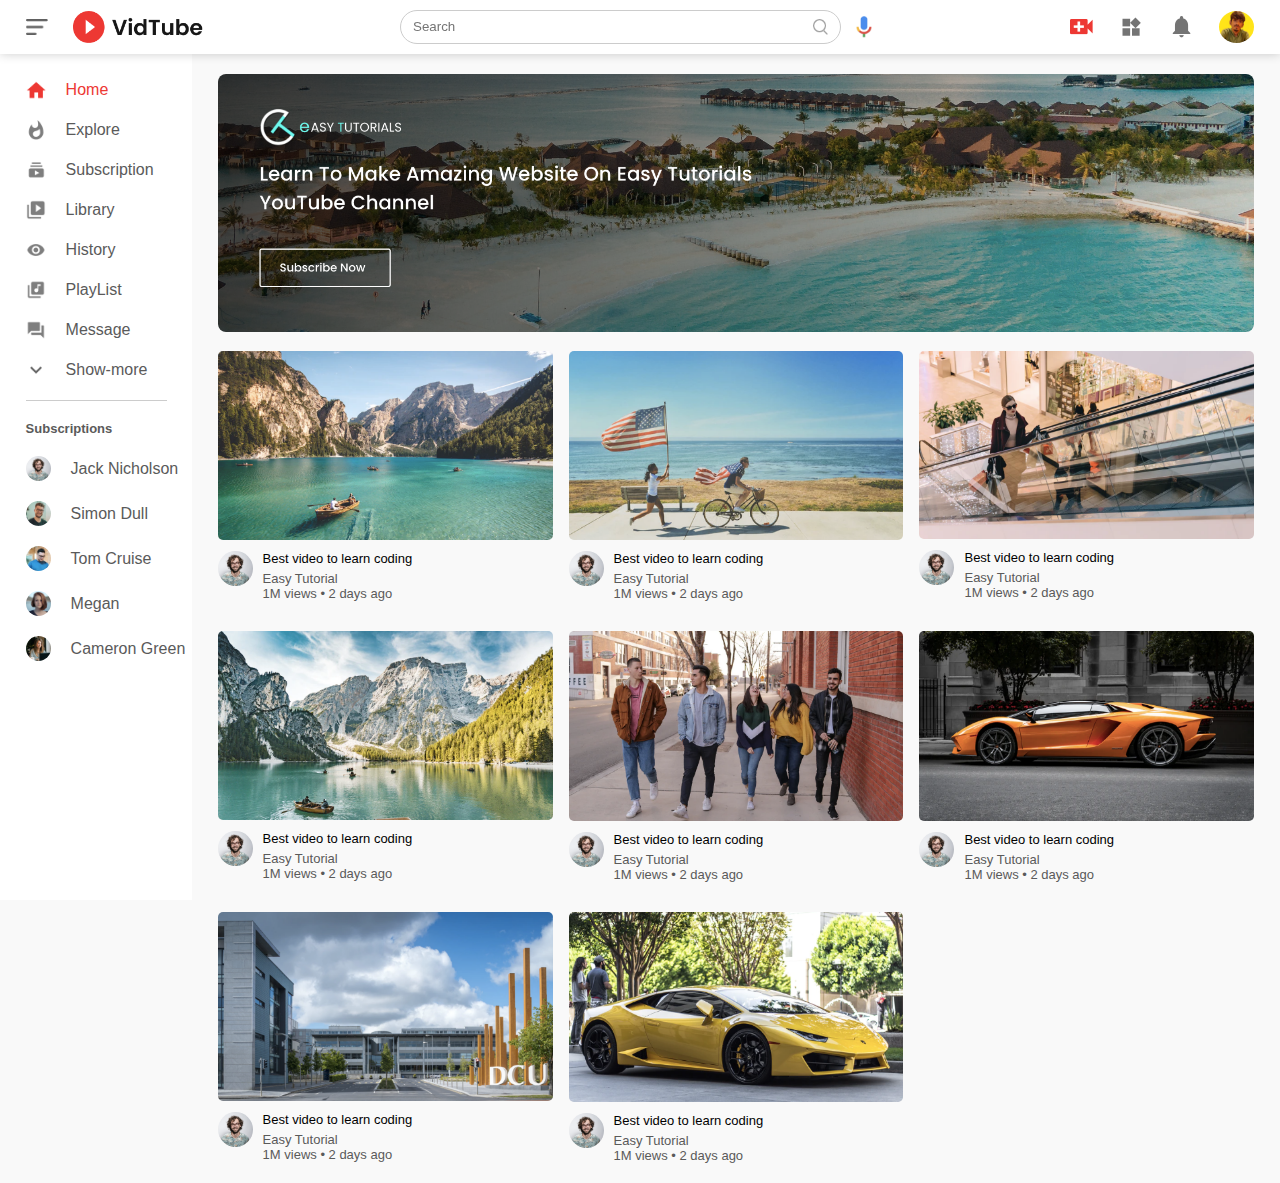
==== index.html @ 93f3ad8b "Adding all Youtube Clone Files" ====
<!DOCTYPE html>
<html lang="en">
<head>
    <meta charset="UTF-8">
    <meta name="viewport" content="width=device-width, initial-scale=1.0">
    <title>Youtube</title>
    <link rel="stylesheet" href="style.css">
</head>
<body>
    <nav class="flex-div">
        <div class="nav-left flex-div">
            <img src="images/menu.png" class="menu-icon">
            <img src="images/logo.png" class="logo">
        </div>

        <div class="nav-middle flex-div">
            <div class="search-box flex-div">
                <input type="text" placeholder="Search">
                <img src="images/search.png">
            </div>
            <img src="images/voice-search.png" class="mic-icon">
        </div>

        <div class="nav-right flex-div">
            <img src="images/upload.png">
            <img src="images/more.png">
            <img src="images/notification.png">
            <img src="images/LW.jpg" class="user-icon">
        </div>
    </nav>

    <!-- ..................SideBar.................................... -->

    <div class="sidebar">
        <div class="shortcut-link">
            <a href=""><img src="images/home.png"><p>Home</p></a>
            <a href=""><img src="images/explore.png"><p>Explore</p></a>
            <a href=""><img src="images/subscriprion.png"><p>Subscription</p></a>
            <a href=""><img src="images/library.png"><p>Library</p></a>
            <a href=""><img src="images/history.png"><p>History</p></a>
            <a href=""><img src="images/playlist.png"><p>PlayList</p></a>
            <a href=""><img src="images/messages.png"><p>Message</p></a>
            <a href=""><img src="images/show-more.png"><p>Show-more</p></a>
            <hr>
        </div>
        <div class="subscribed-list">
            <h3>Subscriptions</h3>
            <a href=""><img src="images/Jack.png"><p>Jack Nicholson</p></a>
            <a href=""><img src="images/simon.png"><p>Simon Dull</p></a>
            <a href=""><img src="images/tom.png"><p>Tom Cruise</p></a>
            <a href=""><img src="images/megan.png"><p>Megan</p></a>
            <a href=""><img src="images/cameron.png"><p>Cameron Green</p></a>
        </div>
    </div>



    <!-- .........................main Section ...................... -->

    <div class="container">
        <div class="banner">
            <img src="images/banner.png">
        </div>

        <div class="list-container">
            <div class="vid-list">
                <a href="playvideo.html"><img src="images/thumbnail1.png" class="thumbnail"></a>
                <div class="flex-div">
                    <img src="images/Jack.png">
                    <div class="vid-info">
                        <a href="playvideo.html">Best video to learn coding</a>
                        <p>Easy Tutorial</p>
                        <p>1M views &bull; 2 days ago</p>
                    </div>
                </div>
            </div>

            <div class="vid-list">
                <a href=""><img src="images/thumbnail2.png" class="thumbnail"></a>
                <div class="flex-div">
                    <img src="images/Jack.png">
                    <div class="vid-info">
                        <a href="">Best video to learn coding</a>
                        <p>Easy Tutorial</p>
                        <p>1M views &bull; 2 days ago</p>
                    </div>
                </div>
            </div>

            <div class="vid-list">
                <a href=""><img src="images/thumbnail3.png" class="thumbnail"></a>
                <div class="flex-div">
                    <img src="images/Jack.png">
                    <div class="vid-info">
                        <a href="">Best video to learn coding</a>
                        <p>Easy Tutorial</p>
                        <p>1M views &bull; 2 days ago</p>
                    </div>
                </div>
            </div>

            <div class="vid-list">
                <a href=""><img src="images/thumbnail4.png" class="thumbnail"></a>
                <div class="flex-div">
                    <img src="images/Jack.png">
                    <div class="vid-info">
                        <a href="">Best video to learn coding</a>
                        <p>Easy Tutorial</p>
                        <p>1M views &bull; 2 days ago</p>
                    </div>
                </div>
            </div>

            <div class="vid-list">
                <a href=""><img src="images/thumbnail5.png" class="thumbnail"></a>
                <div class="flex-div">
                    <img src="images/Jack.png">
                    <div class="vid-info">
                        <a href="">Best video to learn coding</a>
                        <p>Easy Tutorial</p>
                        <p>1M views &bull; 2 days ago</p>
                    </div>
                </div>
            </div>

            <div class="vid-list">
                <a href=""><img src="images/thumbnail6.png" class="thumbnail"></a>
                <div class="flex-div">
                    <img src="images/Jack.png">
                    <div class="vid-info">
                        <a href="">Best video to learn coding</a>
                        <p>Easy Tutorial</p>
                        <p>1M views &bull; 2 days ago</p>
                    </div>
                </div>
            </div>

            <div class="vid-list">
                <a href=""><img src="images/thumbnail7.png" class="thumbnail"></a>
                <div class="flex-div">
                    <img src="images/Jack.png">
                    <div class="vid-info">
                        <a href="">Best video to learn coding</a>
                        <p>Easy Tutorial</p>
                        <p>1M views &bull; 2 days ago</p>
                    </div>
                </div>
            </div>

            <div class="vid-list">
                <a href=""><img src="images/thumbnail8.png" class="thumbnail"></a>
                <div class="flex-div">
                    <img src="images/Jack.png">
                    <div class="vid-info">
                        <a href="">Best video to learn coding</a>
                        <p>Easy Tutorial</p>
                        <p>1M views &bull; 2 days ago</p>
                    </div>
                </div>
            </div>
        </div>
    </div>

    <script src="script.js"></script>
</body>
</html>
---- style.css ----
* {
    margin: 0;
    padding: 0;
    font-family: sans-serif,serif;
    box-sizing: border-box;
}

a {
    text-decoration: none;
    color: #5a5a5a;
}

img {
    cursor: pointer;
}

.flex-div {
    display: flex;
    align-items: center;
}

body {
    overflow-x: hidden;
}
nav {
    padding: 10px 2%;
    justify-content: space-between;
    box-shadow: 0 0 10px rgba(0, 0, 0, 0.2);
    background: #fff;
    position: sticky;
    top: 0;
    z-index: 10; 
}

.nav-right img {
    width: 25px;
    margin-right: 25px;
}

.nav-right .user-icon {
    width: 35px;
    margin-right: 0px;
    border-radius: 50%; 

}

.nav-left .menu-icon {
    width: 22px;
    margin-right: 25px;
}

.nav-left .logo {
    width: 130px;
}

.nav-middle .mic-icon {
    width: 16px;
}

.nav-middle .search-box {
    border: 1px solid #ccc;
    margin-right: 15px;
    padding: 8px 12px;
    border-radius: 25px;
}

.nav-middle .search-box input {
    width: 400px;
    border: 0;
    outline: 0;
    background: transparent;
}

.nav-middle .search-box img {
    width: 15px;
}


/* ...............Side-Bar...................... */

.sidebar {
    background: #fff;
    width: 15%;
    height: 100vh;
    position: fixed;
    top: 0;
    padding-left: 2%;
    padding-top: 80px;
}

.shortcut-link a img{
    width: 20px;
    margin-right: 20px;
}

.shortcut-link a {
    display: flex;
    align-items: center;
    margin-bottom: 20px;
    width: fit-content;
    flex-wrap: wrap;
}

.shortcut-link a:first-child {
    color: #ed3833;
}

.sidebar hr {
    border: 0;
    height: 1px;
    background: #ccc;
    width: 85%;
}

.subscribed-list h3 {
    font-size: 13px;
    margin: 20px 0px;
    color: #5a5a5a;
}

.subscribed-list a {
    display: flex;
    align-items: center;
    margin-bottom: 20px;
    width: fit-content;
    flex-wrap: wrap;
}

.subscribed-list a img {
    width: 25px;
    border-radius: 50%;
    margin-right: 20px;
}

.small-sidebar {
    width: 5%;
}

.small-sidebar a p {
    display: none;
}

.small-sidebar h3 {
    display: none;
}

.small-sidebar hr {
    width: 50%;
    margin-bottom: 25px;
}

/* .......Main Section........ */


.container {
    background: #f9f9f9;
    padding-left: 17%;
    padding-right: 2%;
    padding-top: 20px;
    padding-bottom: 20px;
}

.large-container {
    padding-left: 7%;
}

.banner {
    width: 100%;
}

.banner img {
    width: 100%;
    border-radius: 8px;
}


.list-container {
    display: grid;
    grid-template-columns: repeat(auto-fit, minmax(250px, 1fr));
    grid-column-gap: 16px;
    grid-row-gap: 30px;
    margin-top: 15px;
}

.vid-list .thumbnail {
    width: 100%;
    border-radius: 5px;
}

.vid-list .flex-div {
    align-items: flex-start;
    margin-top: 7px;
}

.vid-list .flex-div img {
    width: 35px;
    margin-right: 10px;
    border-radius: 50%;
}

.vid-info {
    color: #5a5a5a;
    font-size: 13px;
}

.vid-info a {
    color: #000;
    font-weight: 600px;
    display: block;
    margin-bottom: 5px;
}


/* ......Media Query to make responsive....... */

@media (max-width: 900px) {
    .menu-icon {
        display: none;
    }
    .sidebar {
        display: none;
    }
    .container, .large-container {
        padding-left: 5%;
        padding-right: 5%;
    }

    .nav-right img {
        display: none;
    }

    .nav-right .user-icon {
        display: block;
        width: 30px;
    }

    .nav-middle .search-box input {
        width: 100px;
    }

    .nav-middle .mic-icon {
        display: none;
    }

    .logo {
        width: 90px;
    }

    body {
        overflow-x: hidden;
    }
}

/* 
............. Play Video Page ............ */

.play-container {
    padding-left: 2%;
}

.row {
    display: flex;
    justify-content: space-between;
    flex-wrap: wrap;
}
.play-video {
    flex-basis: 69%;
}
.rightsidebar {
    flex-basis: 30%;
}
.play-video video {
    width: 100%;
}


.side-video-list {
    display: flex;
    justify-content: space-between;
    margin-bottom: 8px;
}
.side-video-list img {
    width: 100%;
}

.side-video-list .small-thumbnail {
    flex-basis: 49%;
}

.side-video-list .vid-info {
    flex-basis: 49%;
}

.play-video .tags a {
    color: #0000ff;
    font-size: 13px;
}

.play-video h3 {
    font-weight: 600;
    font-size: 22px;
}

.play-video .play-video-info {
    display: flex;
    align-items: center;
    justify-content: space-between;
    flex-wrap: wrap;
    margin-top: 10px;
    font-size: 14px;
    color: #5a5a5a; 
}

.play-video .play-video-info img {
    width: 20px;
    margin-right: 8px;
}

.play-video .play-video-info a {
    display: inline-flex;
    align-items: center;
    margin-left: 15px;
}

.play-video hr {
    border: 0;
    height: 1px;
    background: #ccc;
    margin: 10px 0px;
}

.publisher {
    display: flex;
    align-items: center;
    margin-top: 20px;
}

.publisher div {
    flex:1;
    line-height: 18px;
}

.publisher img {
    width: 40px;
    border-radius: 50%;
    margin-right: 15px;
}

.publisher div p {
    color: #000;
    font-weight: 600;
    font-size: 18px;
}

.publisher div span {
    font-size: 13px;
    color: #5a5a5a;
}

.publisher button {
    background: red;
    color: #fff;
    padding: 8px 30px;
    border: 0;
    outline: 0;
    cursor: pointer;
    border-radius: 25px;
}


.vid-description {
    padding-left: 55px;
    margin: 15px 0px;
}


.vid-description p {
    font-size: 14px;
    margin-bottom: 5px;
    color: #5a5a5a;
}

.vid-description h4 {
    font-size: 13px;
    color: #5a5a5a;
    margin-top: 15px;
}

.add-comment {
    display: flex;
    align-items: center;
    margin: 30px 0px;
}

.add-comment img {
    width: 35px;
    border-radius: 50%;
    margin-right: 15px;
}

.add-comment input {
    border: 0;
    outline: 0;
    border-bottom: 1px solid #ccc;
    width: 100%;
    padding-top: 10px;
    background: transparent;
}

.old-comment {
    display: flex;
    align-items: center;
    margin: 20px 0;
}

.old-comment img {
    width: 35px;
    border-radius: 50%;
    margin-right: 15px;
}

.old-comment h3 {
    font-size: 14px;
    margin-bottom: 2px;
}

.old-comment h3 span {
    font-size:12px;
    color: #5a5a5a;
    font-weight: 500;
    margin-left: 8px;
}

.old-comment .comment-action {
    display: flex;
    align-items: center;
    margin: 8px 0;
    font-size: 14px;
}

.old-comment .comment-action img {
    border-radius: 0px;
    width: 20px;
    margin-right: 5px;
}

.old-comment .comment-action span {
    margin-right: 20px;
    color: #5a5a5a;
} 

.old-comment .comment-action a {
    color: #0000ff;
} 


@media(max-width:900px) {
    .play-video {
        flex-basis: 100%;
    }
    .rightsidebar {
        flex-basis: 100%;
    }
    .play-container {
        padding-left: 5%;
    }
    .vid-description {
        padding-left: 0;
    }

    .play-video .play-video-info a {
        margin-left: 0;
        margin-right: 15px;
        margin-top: 15px;
    }
}
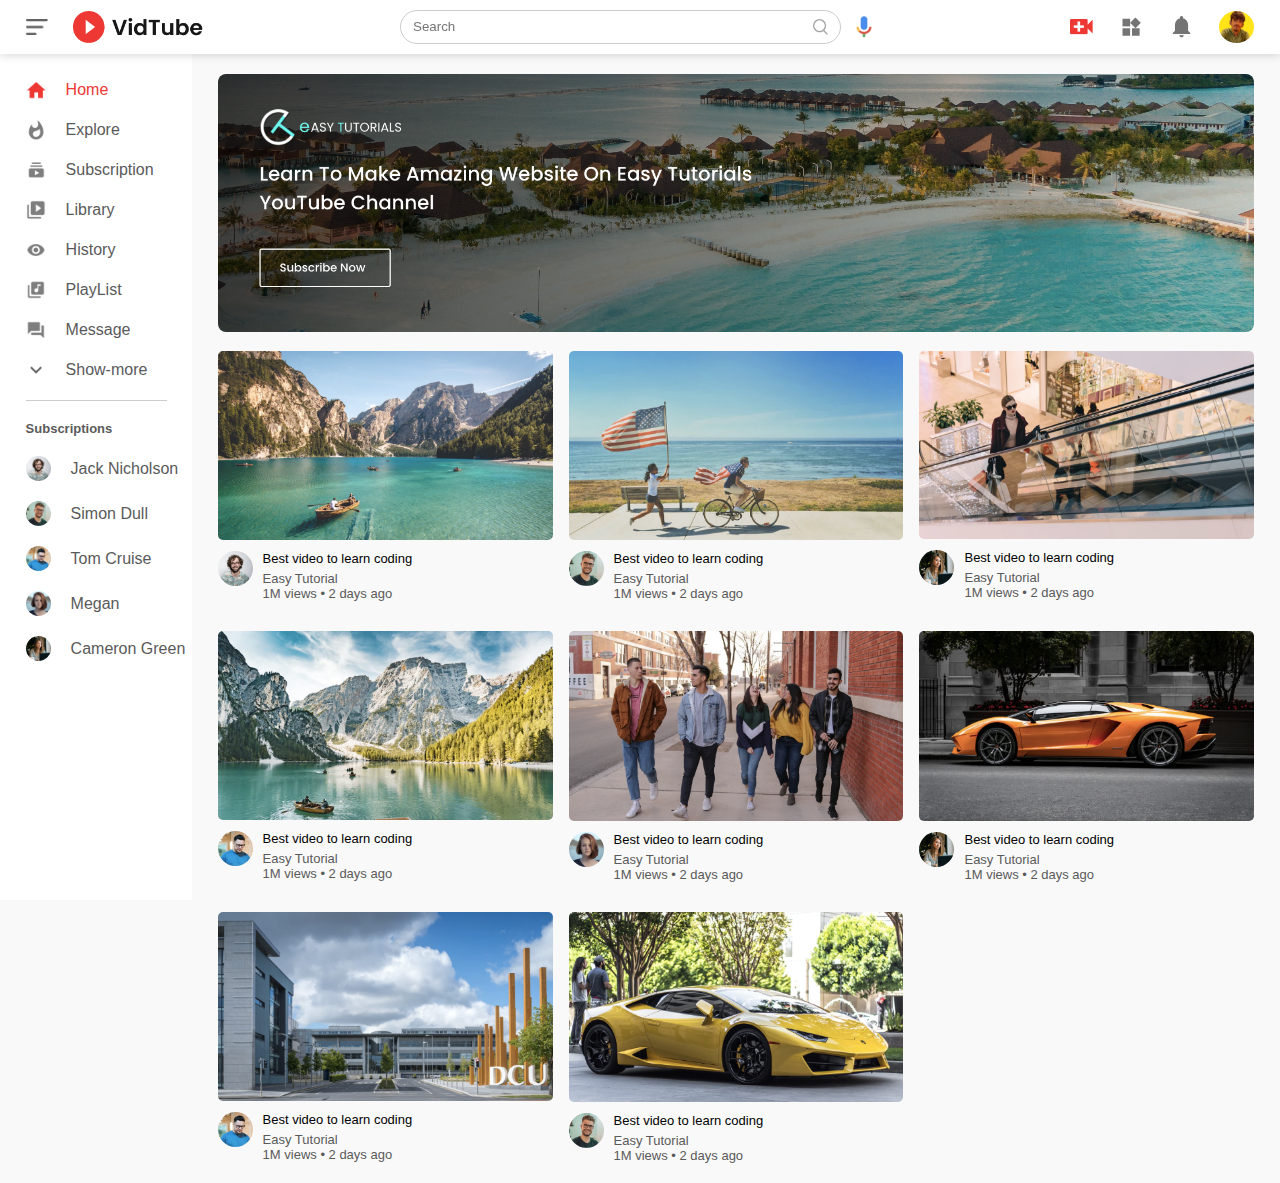
==== commit b5ba9a39: "Changing photo" ====
--- a/index.html
+++ b/index.html
@@ -76,9 +76,9 @@
             </div>
 
             <div class="vid-list">
-                <a href=""><img src="images/thumbnail2.png" class="thumbnail"></a>
+                <a href="playvideo.html"><img src="images/thumbnail2.png" class="thumbnail"></a>
                 <div class="flex-div">
-                    <img src="images/Jack.png">
+                    <img src="images/simon.png">
                     <div class="vid-info">
                         <a href="">Best video to learn coding</a>
                         <p>Easy Tutorial</p>
@@ -88,9 +88,9 @@
             </div>
 
             <div class="vid-list">
-                <a href=""><img src="images/thumbnail3.png" class="thumbnail"></a>
+                <a href="playvideo.html"><img src="images/thumbnail3.png" class="thumbnail"></a>
                 <div class="flex-div">
-                    <img src="images/Jack.png">
+                    <img src="images/cameron.png">
                     <div class="vid-info">
                         <a href="">Best video to learn coding</a>
                         <p>Easy Tutorial</p>
@@ -100,9 +100,9 @@
             </div>
 
             <div class="vid-list">
-                <a href=""><img src="images/thumbnail4.png" class="thumbnail"></a>
+                <a href="playvideo.html"><img src="images/thumbnail4.png" class="thumbnail"></a>
                 <div class="flex-div">
-                    <img src="images/Jack.png">
+                    <img src="images/tom.png">
                     <div class="vid-info">
                         <a href="">Best video to learn coding</a>
                         <p>Easy Tutorial</p>
@@ -112,9 +112,9 @@
             </div>
 
             <div class="vid-list">
-                <a href=""><img src="images/thumbnail5.png" class="thumbnail"></a>
+                <a href="playvideo.html"><img src="images/thumbnail5.png" class="thumbnail"></a>
                 <div class="flex-div">
-                    <img src="images/Jack.png">
+                    <img src="images/megan.png">
                     <div class="vid-info">
                         <a href="">Best video to learn coding</a>
                         <p>Easy Tutorial</p>
@@ -124,9 +124,9 @@
             </div>
 
             <div class="vid-list">
-                <a href=""><img src="images/thumbnail6.png" class="thumbnail"></a>
+                <a href="playvideo.html"><img src="images/thumbnail6.png" class="thumbnail"></a>
                 <div class="flex-div">
-                    <img src="images/Jack.png">
+                    <img src="images/cameron.png">
                     <div class="vid-info">
                         <a href="">Best video to learn coding</a>
                         <p>Easy Tutorial</p>
@@ -136,9 +136,9 @@
             </div>
 
             <div class="vid-list">
-                <a href=""><img src="images/thumbnail7.png" class="thumbnail"></a>
+                <a href="playvideo.html"><img src="images/thumbnail7.png" class="thumbnail"></a>
                 <div class="flex-div">
-                    <img src="images/Jack.png">
+                    <img src="images/tom.png">
                     <div class="vid-info">
                         <a href="">Best video to learn coding</a>
                         <p>Easy Tutorial</p>
@@ -148,9 +148,9 @@
             </div>
 
             <div class="vid-list">
-                <a href=""><img src="images/thumbnail8.png" class="thumbnail"></a>
+                <a href="playvideo.html"><img src="images/thumbnail8.png" class="thumbnail"></a>
                 <div class="flex-div">
-                    <img src="images/Jack.png">
+                    <img src="images/simon.png">
                     <div class="vid-info">
                         <a href="">Best video to learn coding</a>
                         <p>Easy Tutorial</p>
